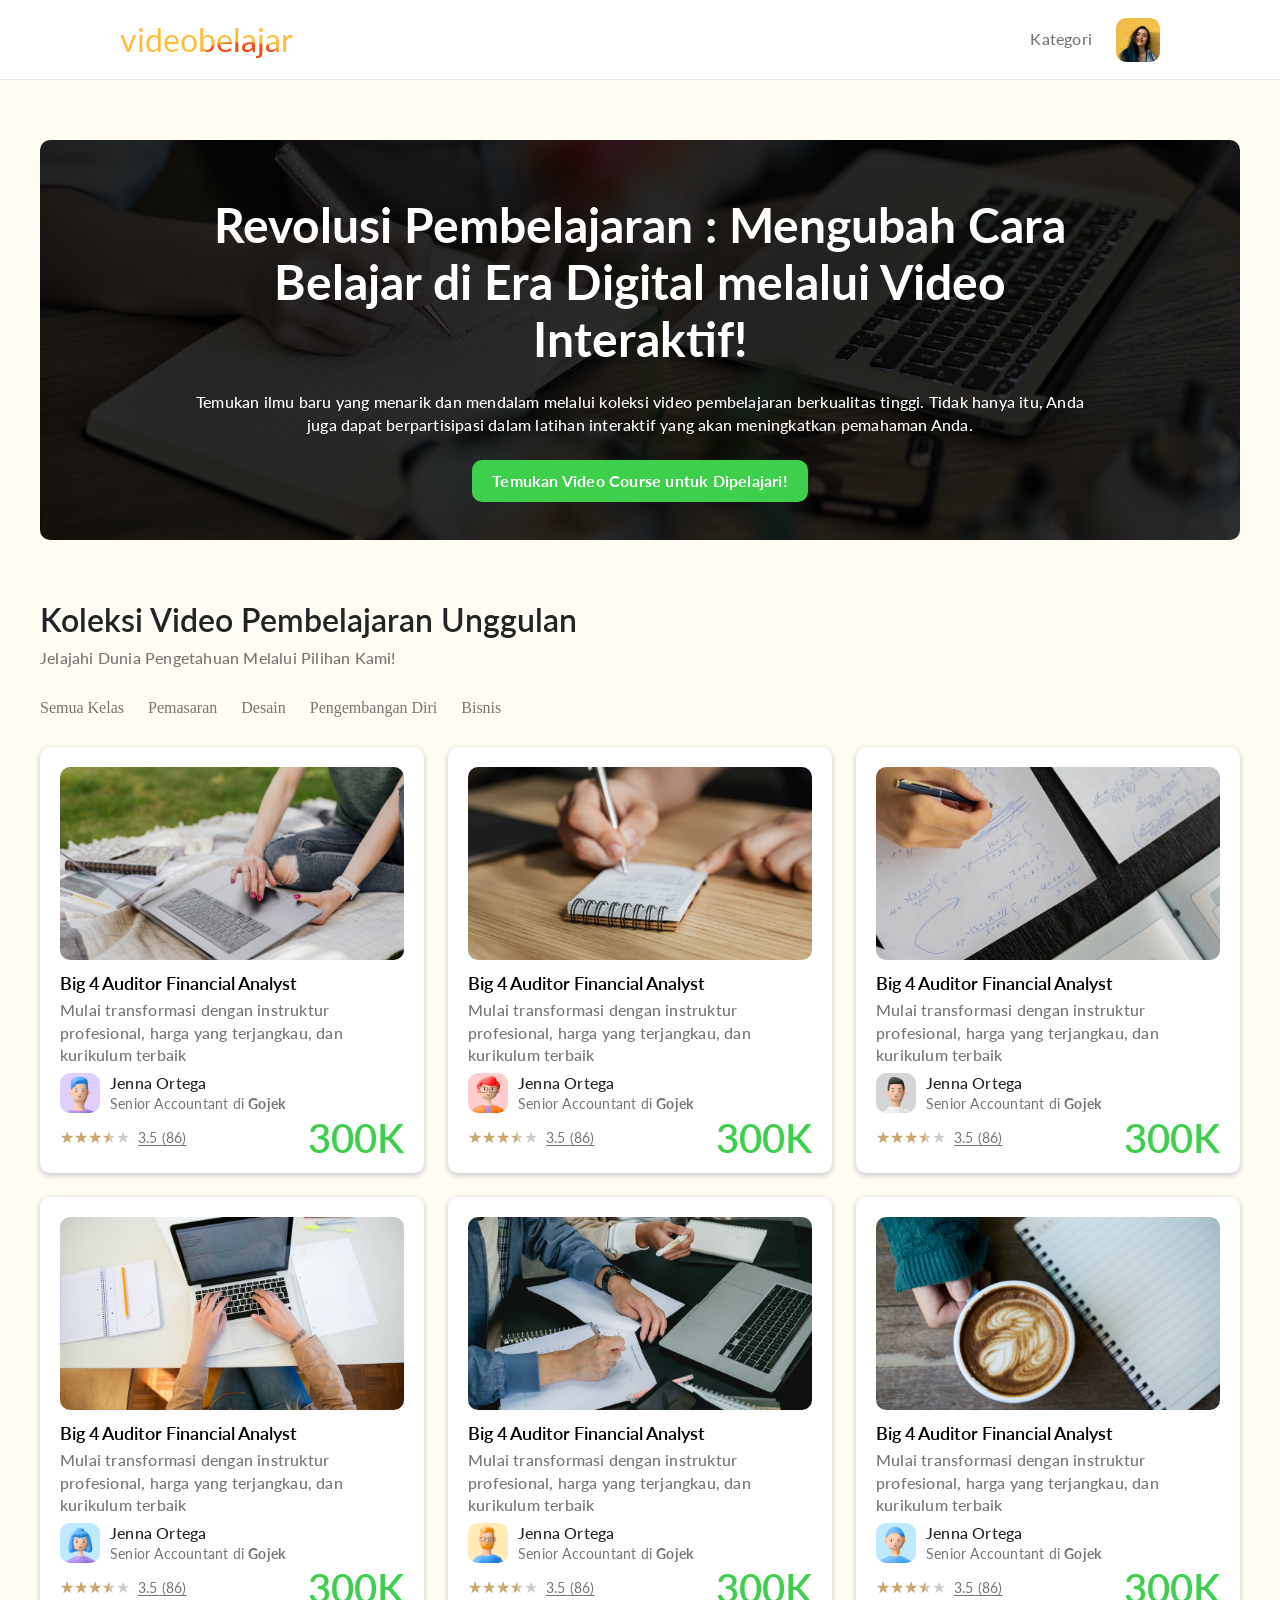
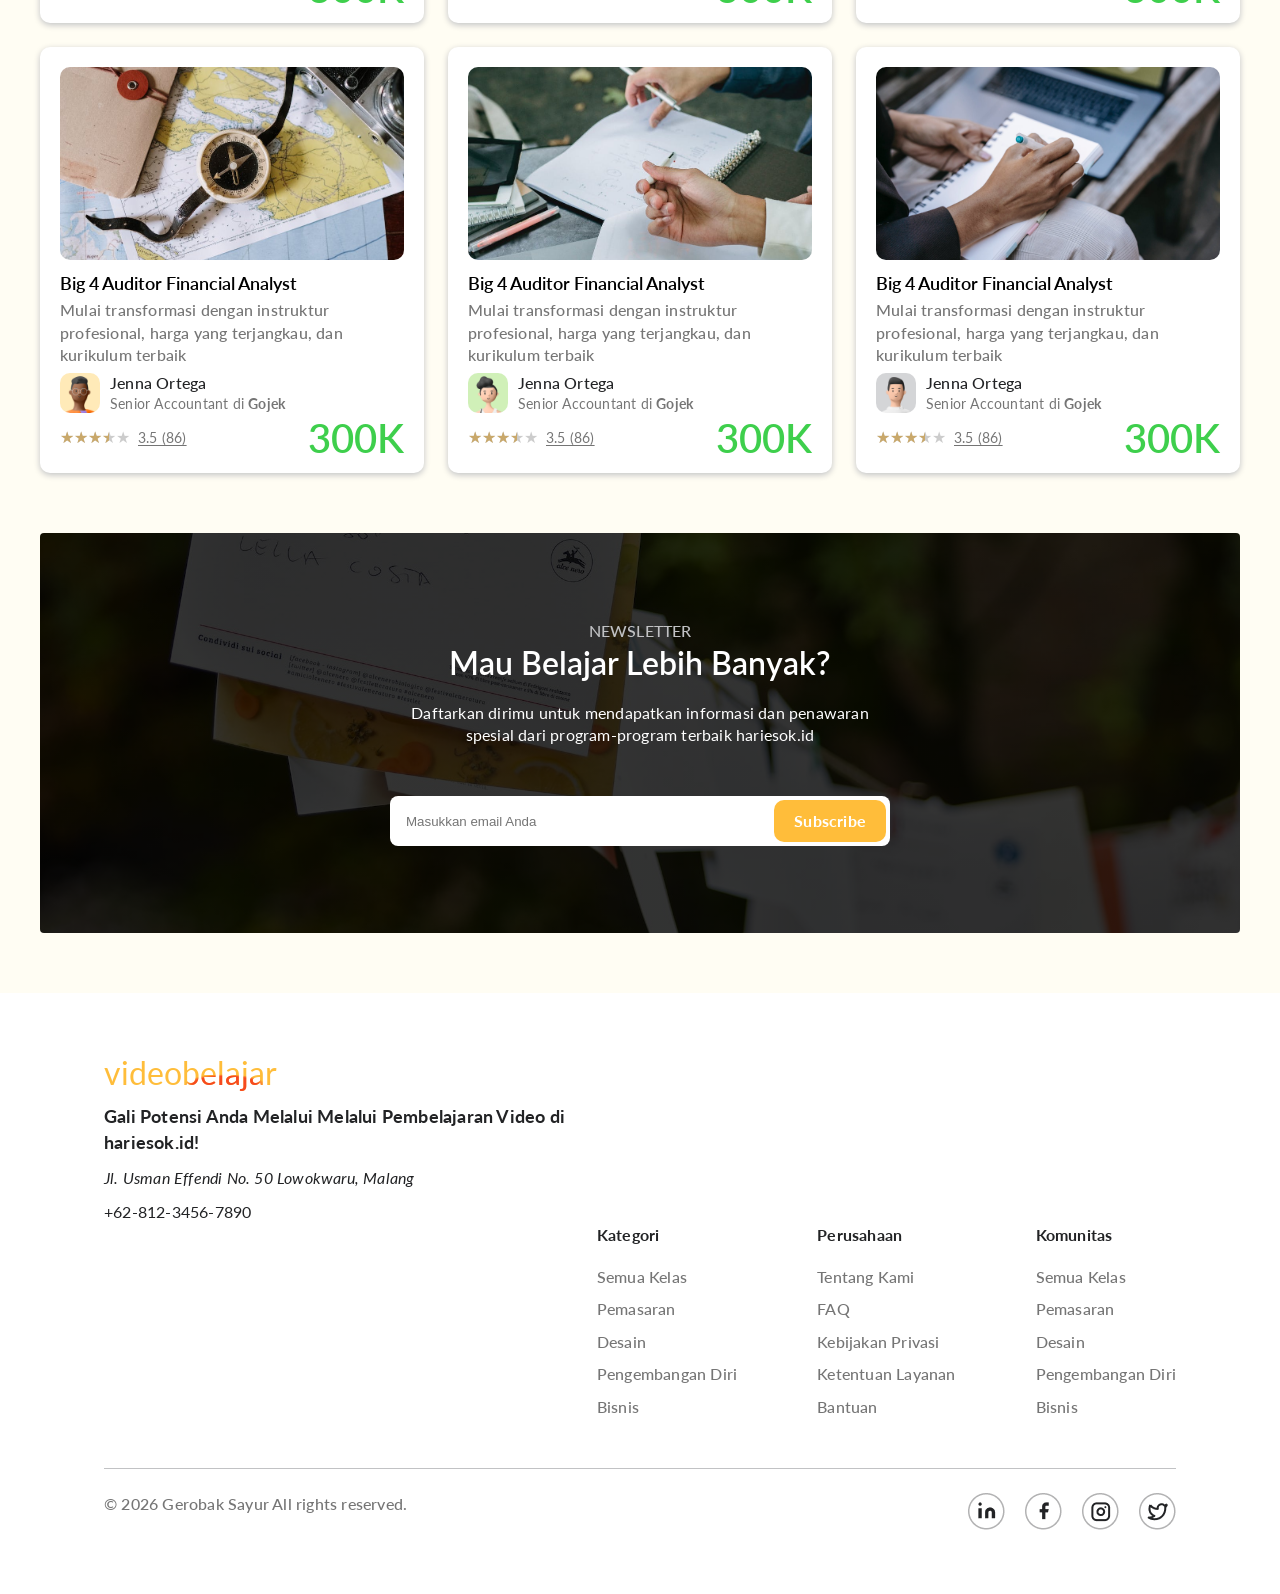
==== index.html @ 5ab3cacf "init: initialize videobelajar landing page" ====
<!doctype html>
<html lang="en">
  <head>
    <meta charset="UTF-8" />
    <meta name="viewport" content="width=device-width, initial-scale=1.0" />
    <link rel="stylesheet" href="./styles/global.css" />
    <title>videobelajar</title>
  </head>

  <body>
    <div id="navbar">
      <script src="scripts/navbar.js"></script>
    </div>

    <main>
      <header>
        <h1 class="heading-1">
          Revolusi Pembelajaran : Mengubah Cara Belajar di Era Digital melalui
          Video Interaktif!
        </h1>

        <p class="body-medium-medium">
          Temukan ilmu baru yang menarik dan mendalam melalui koleksi video
          pembelajaran berkualitas tinggi. Tidak hanya itu, Anda juga dapat
          berpartisipasi dalam latihan interaktif yang akan meningkatkan
          pemahaman Anda.
        </p>

        <button class="body-medium-medium button-primary-contained">
          Temukan Video Course untuk Dipelajari!
        </button>
      </header>

      <section>
        <div class="section-header">
          <h3 class="heading-3">Koleksi Video Pembelajaran Unggulan</h3>
          <p class="body-medium-medium">
            Jelajahi Dunia Pengetahuan Melalui Pilihan Kami!
          </p>
        </div>
        <nav class="section-category">
          <ul class="">
            <li><a href="#">Semua Kelas</a></li>
            <li><a href="#">Pemasaran</a></li>
            <li><a href="#">Desain</a></li>
            <li><a href="#">Pengembangan Diri</a></li>
            <li><a href="#">Bisnis</a></li>
          </ul>
        </nav>
      </section>

      <section class="card-videos container-1440">
        <article class="card container-384">
          <a href="#"
            ><img
              class="card-thumbnail"
              src="./assets/video-images/1.jpg"
              alt="Video 1"
          /></a>
          <h6 class="heading-6">Big 4 Auditor Financial Analyst</h6>
          <p class="body-medium-medium dark-secondary-text">
            Mulai transformasi dengan instruktur profesional, harga yang
            terjangkau, dan kurikulum terbaik
          </p>

          <div class="card-instructor">
            <img
              src="./assets/card-profile/1.png"
              alt=""
              class="card-profile"
            />
            <div class="card-instructor-info">
              <p class="body-medium-medium dark-primary-text">Jenna Ortega</p>
              <p class="body-small-regular dark-secondary-text">
                Senior Accountant
                <span class="body-small-regular dark-secondary-text">di</span>
                <span class="body-small-bold">Gojek</span>
              </p>
            </div>
          </div>
          <div class="card-rating">
            <div class="stars stars-35" aria-label="Rating 3.5 dari 5">
              <span class="stars-empty">★★★★★</span>
              <span class="stars-full">★★★★★</span>
            </div>
            <p class="underline body-small-regular dark-secondary-text">
              3.5 (86)
            </p>
            <div class="card-price">
              <p class="heading-2 primary-green">300K</p>
            </div>
          </div>
        </article>

        <article class="card container-384">
          <a href="#"
            ><img
              class="card-thumbnail"
              src="./assets/video-images/2.jpg"
              alt="Video 1"
          /></a>
          <h6 class="heading-6">Big 4 Auditor Financial Analyst</h6>
          <p class="body-medium-medium dark-secondary-text">
            Mulai transformasi dengan instruktur profesional, harga yang
            terjangkau, dan kurikulum terbaik
          </p>

          <div class="card-instructor">
            <img
              src="./assets/card-profile/2.png"
              alt=""
              class="card-profile"
            />
            <div class="card-instructor-info">
              <p class="body-medium-medium dark-primary-text">Jenna Ortega</p>
              <p class="body-small-regular dark-secondary-text">
                Senior Accountant
                <span class="body-small-regular dark-secondary-text">di</span>
                <span class="body-small-bold">Gojek</span>
              </p>
            </div>
          </div>
          <div class="card-rating">
            <div class="stars stars-35" aria-label="Rating 3.5 dari 5">
              <span class="stars-empty">★★★★★</span>
              <span class="stars-full">★★★★★</span>
            </div>
            <p class="underline body-small-regular dark-secondary-text">
              3.5 (86)
            </p>
            <div class="card-price">
              <p class="heading-2 primary-green">300K</p>
            </div>
          </div>
        </article>

        <article class="card container-384">
          <a href="#"
            ><img
              class="card-thumbnail"
              src="./assets/video-images/3.jpg"
              alt="Video 1"
          /></a>
          <h6 class="heading-6">Big 4 Auditor Financial Analyst</h6>
          <p class="body-medium-medium dark-secondary-text">
            Mulai transformasi dengan instruktur profesional, harga yang
            terjangkau, dan kurikulum terbaik
          </p>

          <div class="card-instructor">
            <img
              src="./assets/card-profile/3.png"
              alt=""
              class="card-profile"
            />
            <div class="card-instructor-info">
              <p class="body-medium-medium dark-primary-text">Jenna Ortega</p>
              <p class="body-small-regular dark-secondary-text">
                Senior Accountant
                <span class="body-small-regular dark-secondary-text">di</span>
                <span class="body-small-bold">Gojek</span>
              </p>
            </div>
          </div>
          <div class="card-rating">
            <div class="stars stars-35" aria-label="Rating 3.5 dari 5">
              <span class="stars-empty">★★★★★</span>
              <span class="stars-full">★★★★★</span>
            </div>
            <p class="underline body-small-regular dark-secondary-text">
              3.5 (86)
            </p>
            <div class="card-price">
              <p class="heading-2 primary-green">300K</p>
            </div>
          </div>
        </article>

        <article class="card container-384">
          <a href="#"
            ><img
              class="card-thumbnail"
              src="./assets/video-images/4.jpg"
              alt="Video 1"
          /></a>
          <h6 class="heading-6">Big 4 Auditor Financial Analyst</h6>
          <p class="body-medium-medium dark-secondary-text">
            Mulai transformasi dengan instruktur profesional, harga yang
            terjangkau, dan kurikulum terbaik
          </p>

          <div class="card-instructor">
            <img
              src="./assets/card-profile/4.png"
              alt=""
              class="card-profile"
            />
            <div class="card-instructor-info">
              <p class="body-medium-medium dark-primary-text">Jenna Ortega</p>
              <p class="body-small-regular dark-secondary-text">
                Senior Accountant
                <span class="body-small-regular dark-secondary-text">di</span>
                <span class="body-small-bold">Gojek</span>
              </p>
            </div>
          </div>
          <div class="card-rating">
            <div class="stars stars-35" aria-label="Rating 3.5 dari 5">
              <span class="stars-empty">★★★★★</span>
              <span class="stars-full">★★★★★</span>
            </div>
            <p class="underline body-small-regular dark-secondary-text">
              3.5 (86)
            </p>
            <div class="card-price">
              <p class="heading-2 primary-green">300K</p>
            </div>
          </div>
        </article>

        <article class="card container-384">
          <a href="#"
            ><img
              class="card-thumbnail"
              src="./assets/video-images/5.jpg"
              alt="Video 1"
          /></a>
          <h6 class="heading-6">Big 4 Auditor Financial Analyst</h6>
          <p class="body-medium-medium dark-secondary-text">
            Mulai transformasi dengan instruktur profesional, harga yang
            terjangkau, dan kurikulum terbaik
          </p>

          <div class="card-instructor">
            <img
              src="./assets/card-profile/5.png"
              alt=""
              class="card-profile"
            />
            <div class="card-instructor-info">
              <p class="body-medium-medium dark-primary-text">Jenna Ortega</p>
              <p class="body-small-regular dark-secondary-text">
                Senior Accountant
                <span class="body-small-regular dark-secondary-text">di</span>
                <span class="body-small-bold">Gojek</span>
              </p>
            </div>
          </div>
          <div class="card-rating">
            <div class="stars stars-35" aria-label="Rating 3.5 dari 5">
              <span class="stars-empty">★★★★★</span>
              <span class="stars-full">★★★★★</span>
            </div>
            <p class="underline body-small-regular dark-secondary-text">
              3.5 (86)
            </p>
            <div class="card-price">
              <p class="heading-2 primary-green">300K</p>
            </div>
          </div>
        </article>

        <article class="card container-384">
          <a href="#"
            ><img
              class="card-thumbnail"
              src="./assets/video-images/6.jpg"
              alt="Video 1"
          /></a>
          <h6 class="heading-6">Big 4 Auditor Financial Analyst</h6>
          <p class="body-medium-medium dark-secondary-text">
            Mulai transformasi dengan instruktur profesional, harga yang
            terjangkau, dan kurikulum terbaik
          </p>

          <div class="card-instructor">
            <img
              src="./assets/card-profile/6.png"
              alt=""
              class="card-profile"
            />
            <div class="card-instructor-info">
              <p class="body-medium-medium dark-primary-text">Jenna Ortega</p>
              <p class="body-small-regular dark-secondary-text">
                Senior Accountant
                <span class="body-small-regular dark-secondary-text">di</span>
                <span class="body-small-bold">Gojek</span>
              </p>
            </div>
          </div>
          <div class="card-rating">
            <div class="stars stars-35" aria-label="Rating 3.5 dari 5">
              <span class="stars-empty">★★★★★</span>
              <span class="stars-full">★★★★★</span>
            </div>
            <p class="underline body-small-regular dark-secondary-text">
              3.5 (86)
            </p>
            <div class="card-price">
              <p class="heading-2 primary-green">300K</p>
            </div>
          </div>
        </article>

        <article class="card container-384">
          <a href="#"
            ><img
              class="card-thumbnail"
              src="./assets/video-images/7.jpg"
              alt="Video 1"
          /></a>
          <h6 class="heading-6">Big 4 Auditor Financial Analyst</h6>
          <p class="body-medium-medium dark-secondary-text">
            Mulai transformasi dengan instruktur profesional, harga yang
            terjangkau, dan kurikulum terbaik
          </p>

          <div class="card-instructor">
            <img
              src="./assets/card-profile/7.png"
              alt=""
              class="card-profile"
            />
            <div class="card-instructor-info">
              <p class="body-medium-medium dark-primary-text">Jenna Ortega</p>
              <p class="body-small-regular dark-secondary-text">
                Senior Accountant
                <span class="body-small-regular dark-secondary-text">di</span>
                <span class="body-small-bold">Gojek</span>
              </p>
            </div>
          </div>
          <div class="card-rating">
            <div class="stars stars-35" aria-label="Rating 3.5 dari 5">
              <span class="stars-empty">★★★★★</span>
              <span class="stars-full">★★★★★</span>
            </div>
            <p class="underline body-small-regular dark-secondary-text">
              3.5 (86)
            </p>
            <div class="card-price">
              <p class="heading-2 primary-green">300K</p>
            </div>
          </div>
        </article>

        <article class="card container-384">
          <a href="#"
            ><img
              class="card-thumbnail"
              src="./assets/video-images/8.jpg"
              alt="Video 1"
          /></a>
          <h6 class="heading-6">Big 4 Auditor Financial Analyst</h6>
          <p class="body-medium-medium dark-secondary-text">
            Mulai transformasi dengan instruktur profesional, harga yang
            terjangkau, dan kurikulum terbaik
          </p>

          <div class="card-instructor">
            <img
              src="./assets/card-profile/8.png"
              alt=""
              class="card-profile"
            />
            <div class="card-instructor-info">
              <p class="body-medium-medium dark-primary-text">Jenna Ortega</p>
              <p class="body-small-regular dark-secondary-text">
                Senior Accountant
                <span class="body-small-regular dark-secondary-text">di</span>
                <span class="body-small-bold">Gojek</span>
              </p>
            </div>
          </div>
          <div class="card-rating">
            <div class="stars stars-35" aria-label="Rating 3.5 dari 5">
              <span class="stars-empty">★★★★★</span>
              <span class="stars-full">★★★★★</span>
            </div>
            <p class="underline body-small-regular dark-secondary-text">
              3.5 (86)
            </p>
            <div class="card-price">
              <p class="heading-2 primary-green">300K</p>
            </div>
          </div>
        </article>

        <article class="card container-384">
          <a href="#"
            ><img
              class="card-thumbnail"
              src="./assets/video-images/9.jpg"
              alt="Video 1"
          /></a>
          <h6 class="heading-6">Big 4 Auditor Financial Analyst</h6>
          <p class="body-medium-medium dark-secondary-text">
            Mulai transformasi dengan instruktur profesional, harga yang
            terjangkau, dan kurikulum terbaik
          </p>

          <div class="card-instructor">
            <img
              src="./assets/card-profile/9.png"
              alt=""
              class="card-profile"
            />
            <div class="card-instructor-info">
              <p class="body-medium-medium dark-primary-text">Jenna Ortega</p>
              <p class="body-small-regular dark-secondary-text">
                Senior Accountant
                <span class="body-small-regular dark-secondary-text">di</span>
                <span class="body-small-bold">Gojek</span>
              </p>
            </div>
          </div>
          <div class="card-rating">
            <div class="stars stars-35" aria-label="Rating 3.5 dari 5">
              <span class="stars-empty">★★★★★</span>
              <span class="stars-full">★★★★★</span>
            </div>
            <p class="underline body-small-regular dark-secondary-text">
              3.5 (86)
            </p>
            <div class="card-price">
              <p class="heading-2 primary-green">300K</p>
            </div>
          </div>
        </article>
      </section>

      <section class="newsletter">
        <label for="email"></label>
        <p class="newsletter-p-1 body-medium-medium light-secondary-text">
          NEWSLETTER
        </p>
        <h3 class="heading-3">Mau Belajar Lebih Banyak?</h3>
        <p class="newsletter-p-2 body-medium-regular">
          Daftarkan dirimu untuk mendapatkan informasi dan penawaran spesial
          dari program-program terbaik hariesok.id
        </p>
        <form>
          <div class="newsletter-input">
            <input
              type="email"
              id="email"
              name="email"
              placeholder="Masukkan email Anda"
              required
            />
            <button class="subscribe button-secondary-contained" type="submit">
              Subscribe
            </button>
          </div>
        </form>
      </section>
    </main>
    <div id="footer">
      <script src="scripts/footer.js"></script>
    </div>
  </body>
</html>
---- styles/global.css ----
@import url("./tokens/colors.css");
@import url("font.css");
@import url("button.css");
@import url("main.css");
@import url("../components/navbar/navbar.css");
@import url("../components/footer/footer.css");


* {
    margin: 0;
    padding: 0;
    box-sizing: border-box;
}

body {
    background-color: rgba(255, 253, 243, 1);
}

.container-1440 {
    max-width: 1440px;
    margin-inline: auto;
    padding-inline: 24px;
    display: flex;
    flex-wrap: wrap;
}

.container-1200 {
    max-width: 1200px;
    margin-inline: auto;
    padding-inline: 24px;
}

.container-384 {
    max-width: 384px;
    max-height: 426px;
}

.logo {
    position: relative;
    display: inline-block;
    font-family: Lato, sans-serif;
    text-decoration: none;
    font-size: 32px;
}

.logo-base {
    background: var(--secondary-orange);
    background-clip: text;
    -webkit-background-clip: text;
    color: transparent;
    -webkit-text-fill-color: transparent;
}

.logo-effect {
    position: absolute;
    inset: 0;

    color: rgb(250, 250, 250);

    background: var(--tertiary-red);
    background-clip: text;
    -webkit-background-clip: text;
    -webkit-text-fill-color: transparent;

    /* ellipse sebagai area yang menampilkan layer kedua */
    mask-image: radial-gradient(ellipse 40px 10px at 70% 80%,
            black 80%,
            transparent 100%);

    -webkit-mask-image: radial-gradient(ellipse 40px 10px at 70% 80%,
            black 80%,
            transparent 100%);
}

.underline {
    text-decoration-line: underline;
    text-decoration-thickness: 1px;
    text-underline-offset: 2px;
}

.dark-secondary-text {
    color: var(--dark-secondary-text);
}

.primary-green {
    color: var(--primary-green);
}

.dark-primary-text {
    color: var(--dark-primary-text)
}

.light-primary-text {
    color: var(--light-primary-text);
}

.tertiary-red {
    color: var(--tertiary-red);
}
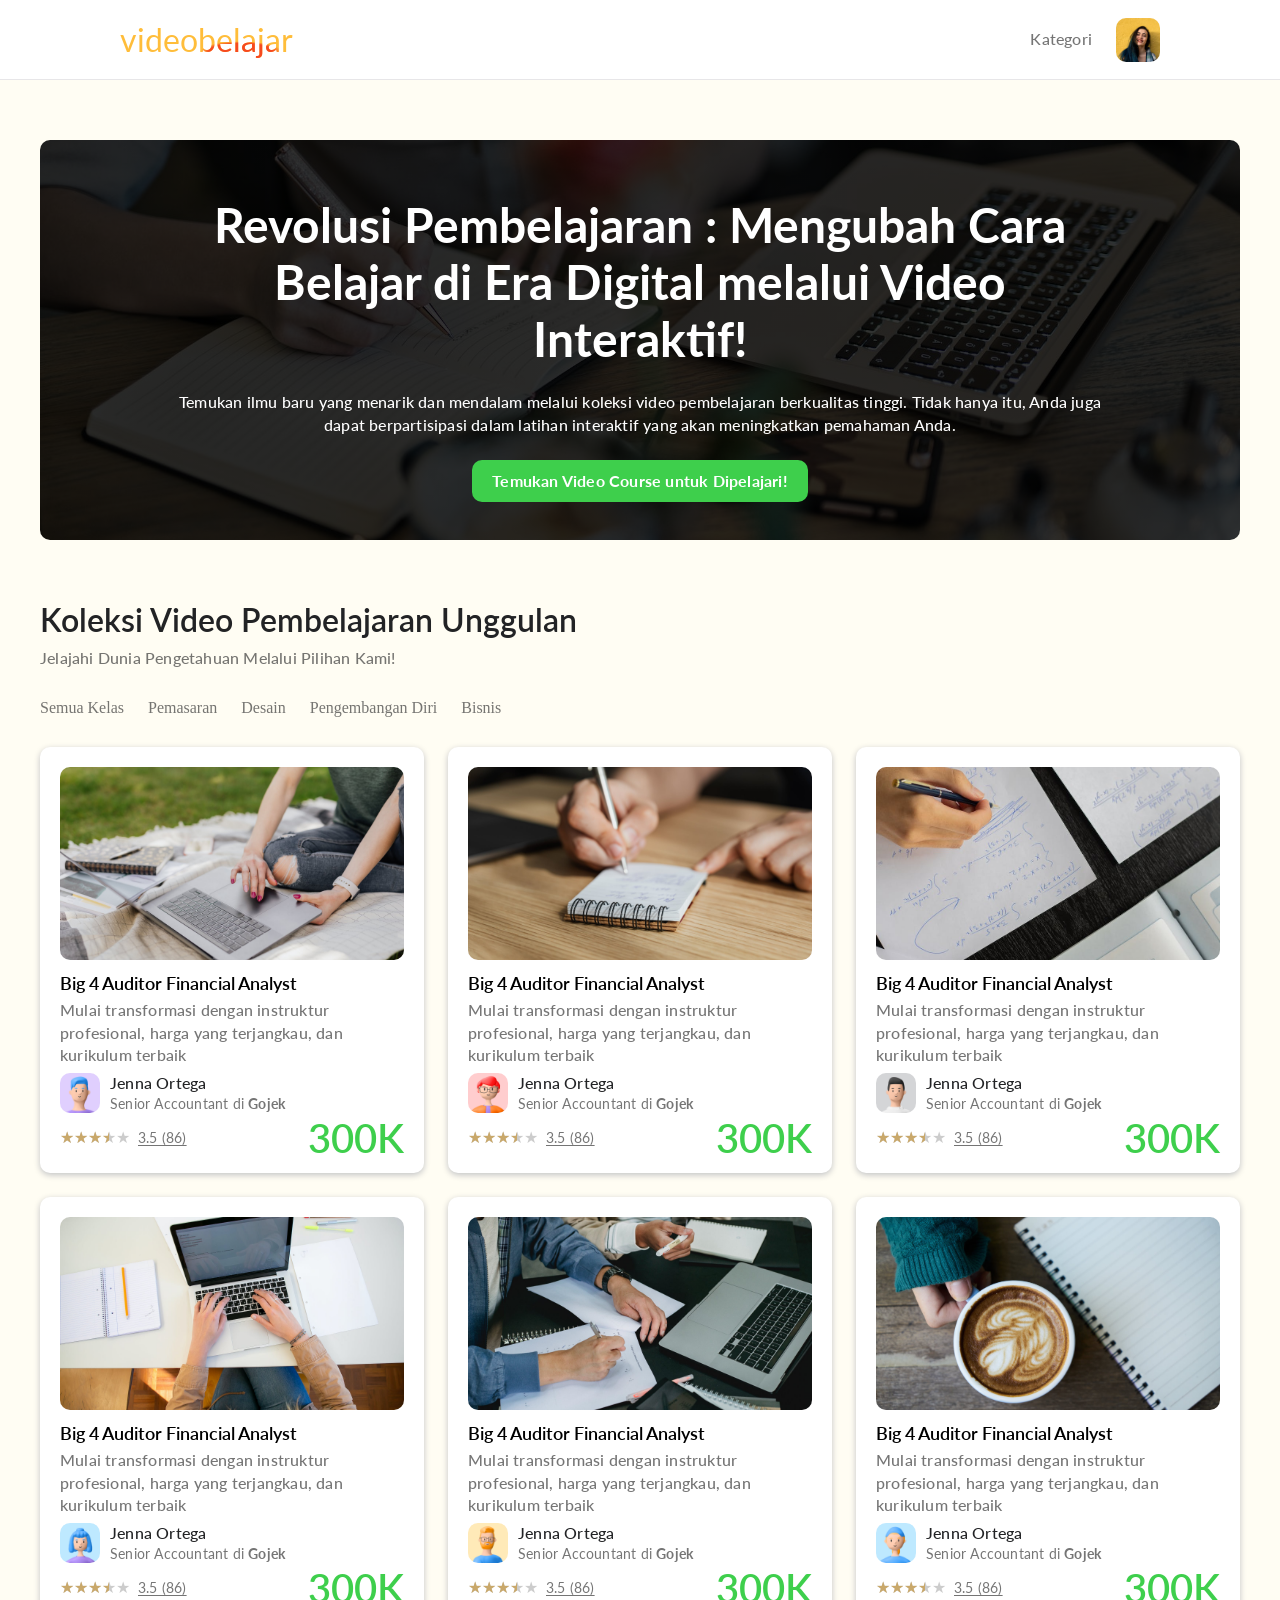
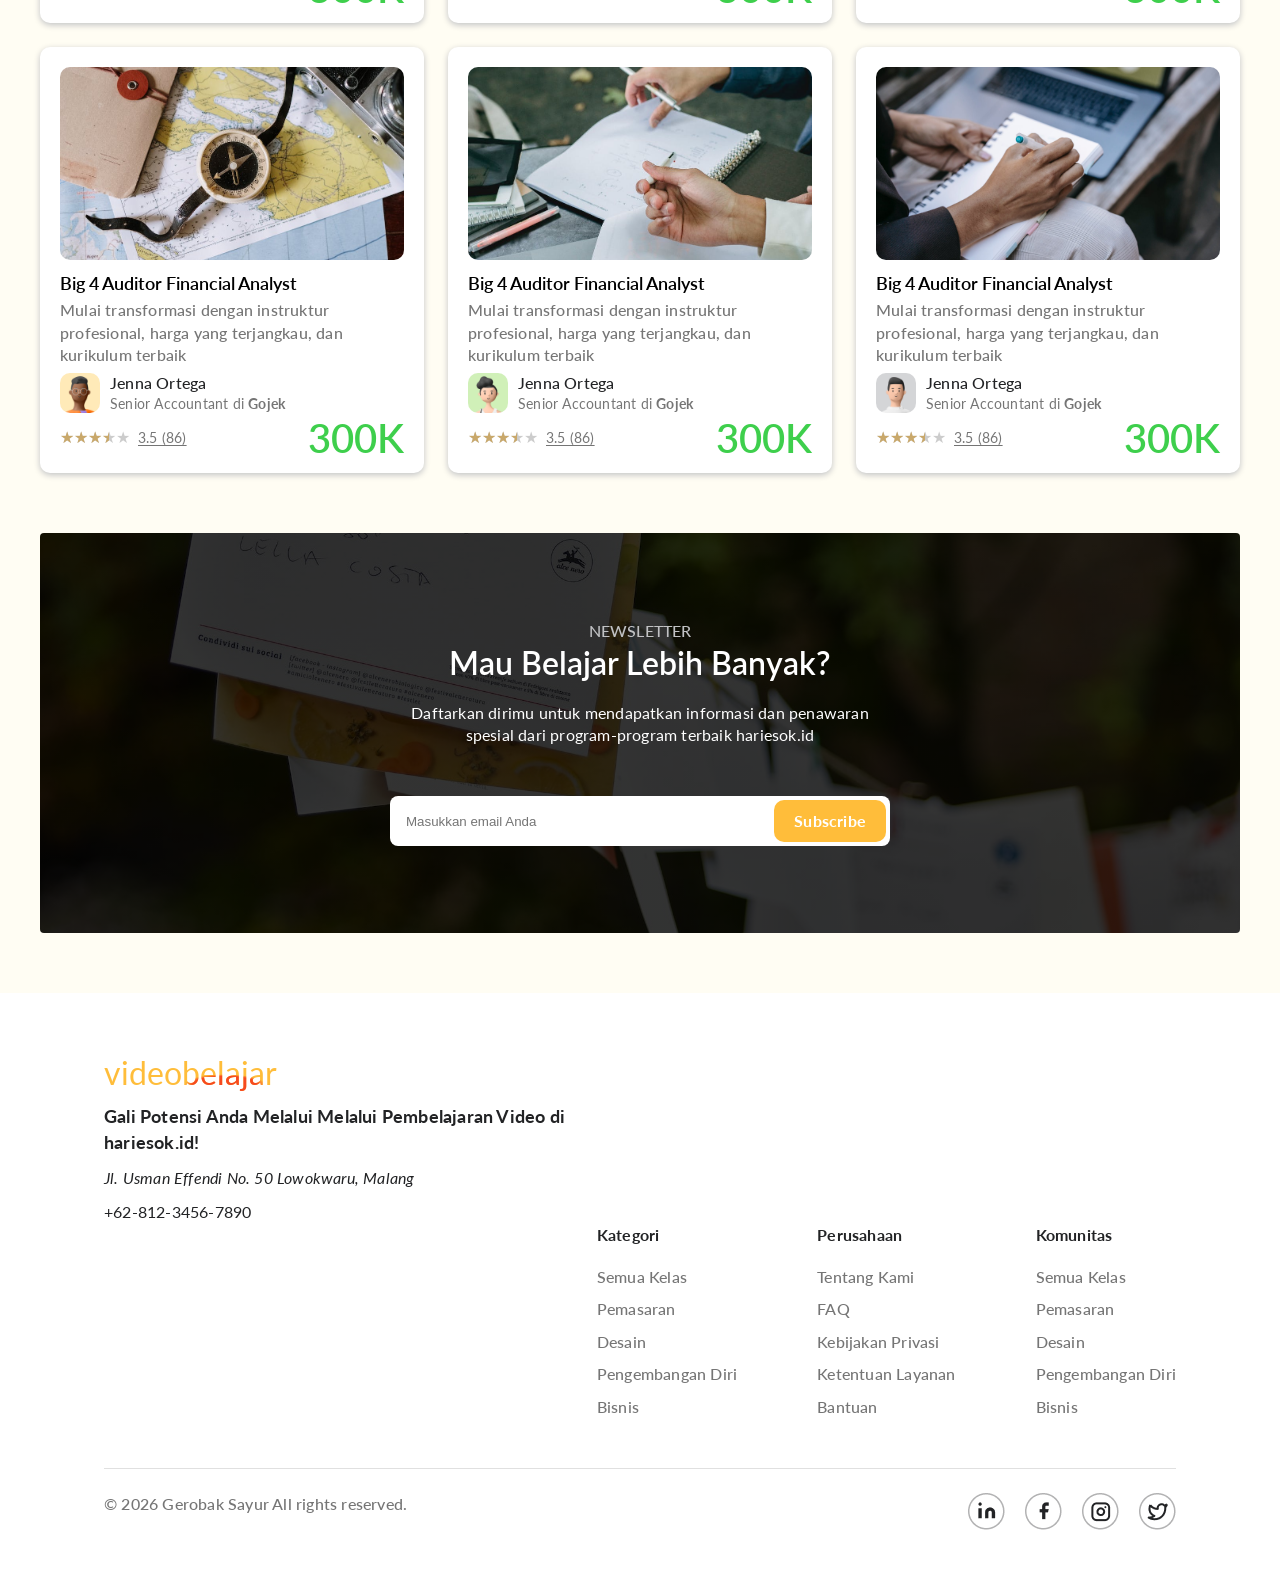
==== commit 4909105e: "add: login and register" ====
--- a/index.html
+++ b/index.html
@@ -3,8 +3,10 @@
   <head>
     <meta charset="UTF-8" />
     <meta name="viewport" content="width=device-width, initial-scale=1.0" />
+
+    <title>videobelajar</title>
+
     <link rel="stylesheet" href="./styles/global.css" />
-    <title>videobelajar</title>
   </head>
 
   <body>
@@ -13,13 +15,13 @@
     </div>
 
     <main>
-      <header>
-        <h1 class="heading-1">
+      <header class="header-main container-1200">
+        <h1 class="heading-1 container-1000">
           Revolusi Pembelajaran : Mengubah Cara Belajar di Era Digital melalui
           Video Interaktif!
         </h1>
 
-        <p class="body-medium-medium">
+        <p class="body-medium-medium container-1000">
           Temukan ilmu baru yang menarik dan mendalam melalui koleksi video
           pembelajaran berkualitas tinggi. Tidak hanya itu, Anda juga dapat
           berpartisipasi dalam latihan interaktif yang akan meningkatkan
@@ -429,7 +431,7 @@
         </article>
       </section>
 
-      <section class="newsletter">
+      <section class="container-1200 newsletter">
         <label for="email"></label>
         <p class="newsletter-p-1 body-medium-medium light-secondary-text">
           NEWSLETTER
--- a/styles/global.css
+++ b/styles/global.css
@@ -2,9 +2,12 @@
 @import url("font.css");
 @import url("button.css");
 @import url("main.css");
+
 @import url("../components/navbar/navbar.css");
 @import url("../components/footer/footer.css");
 
+@import url("/pages/authentication/login.css");
+@import url("/pages/authentication/register.css");
 
 * {
     margin: 0;
@@ -26,6 +29,12 @@
 
 .container-1200 {
     max-width: 1200px;
+    margin-inline: auto;
+    padding-inline: 24px;
+}
+
+.container-1000 {
+    max-width: 1000px;
     margin-inline: auto;
     padding-inline: 24px;
 }
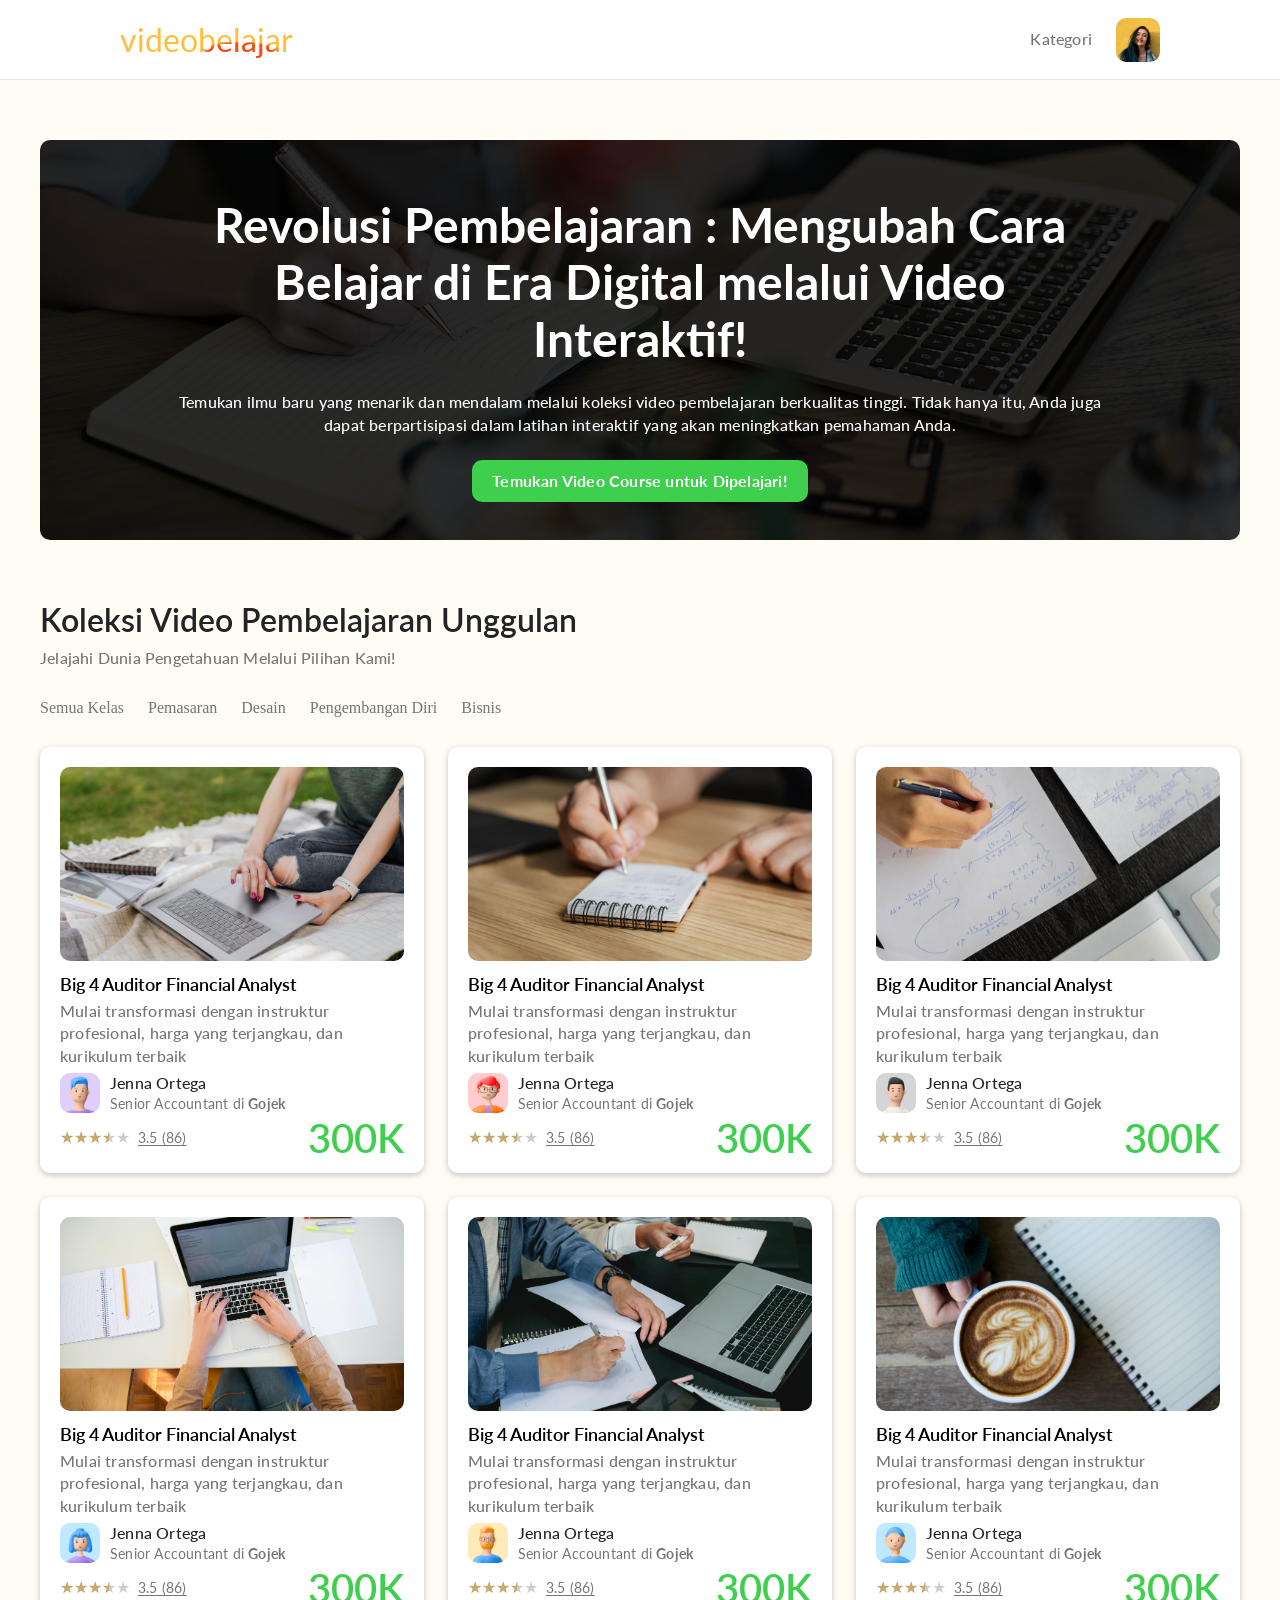
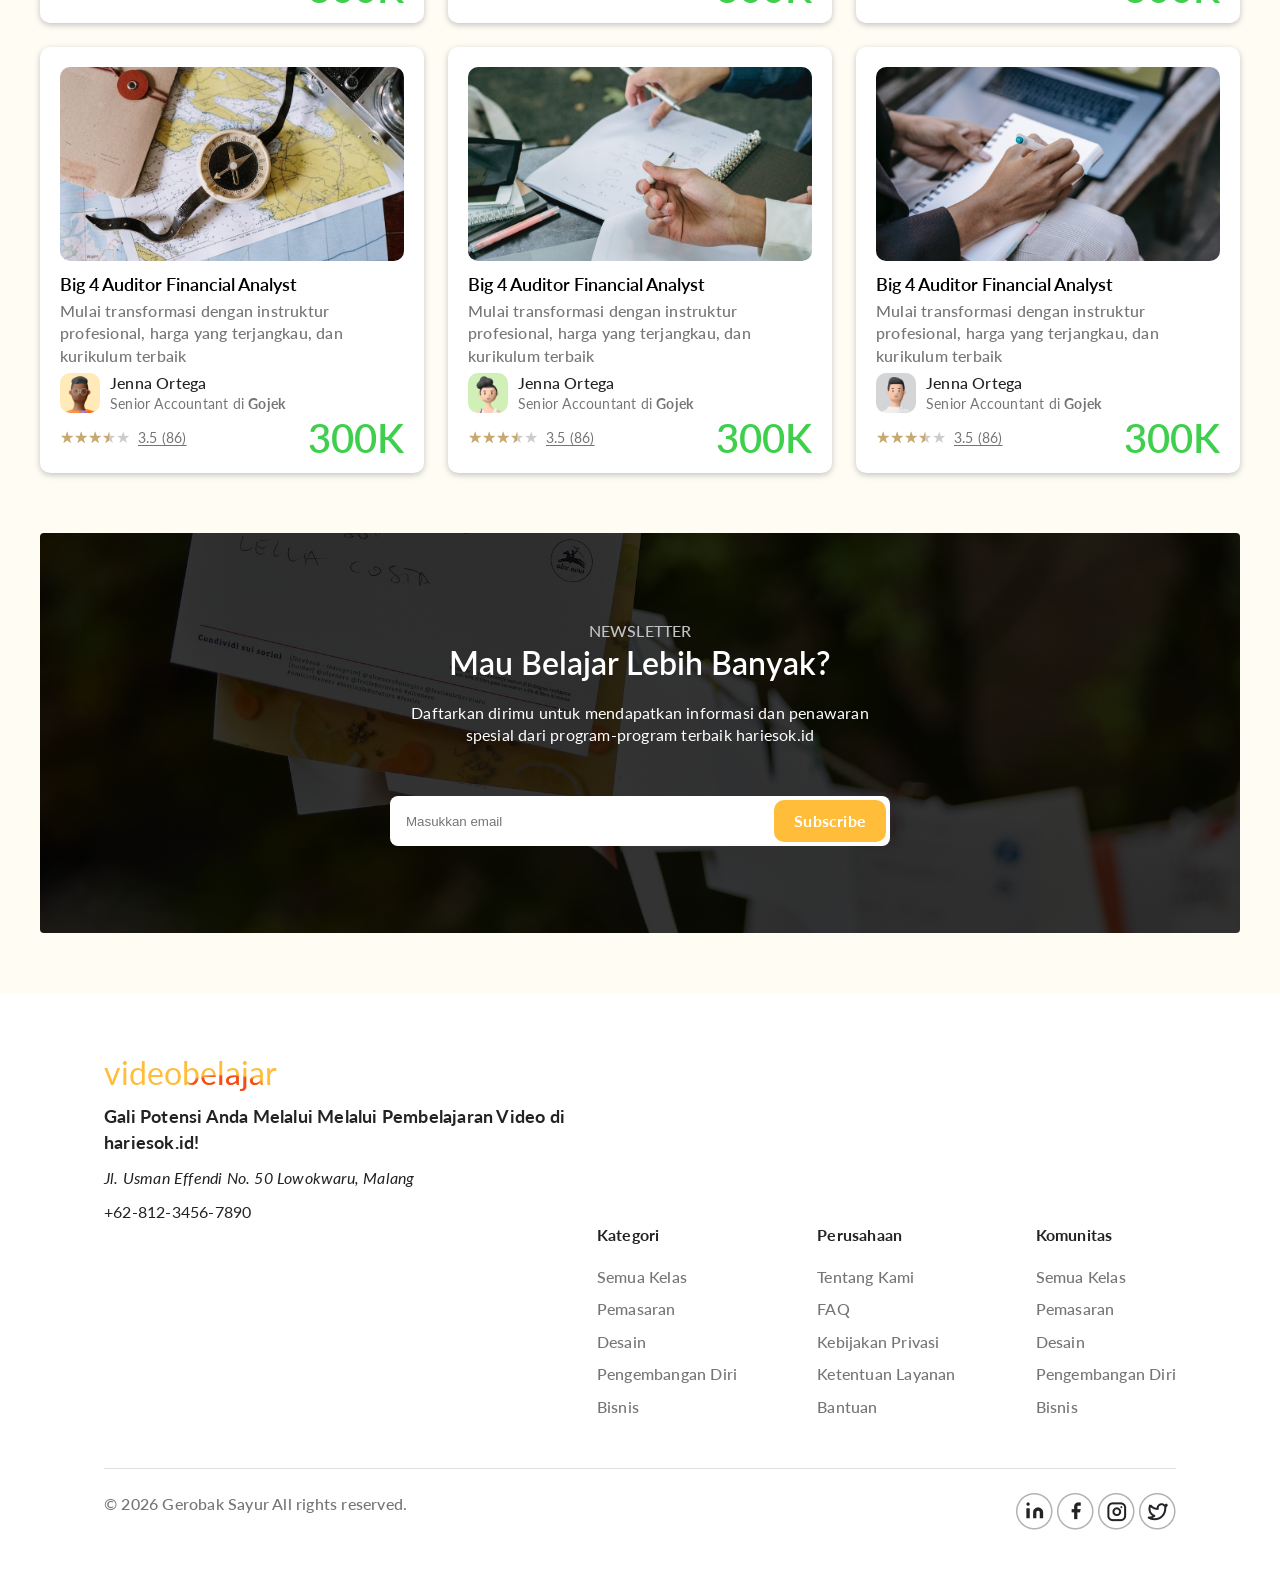
==== commit df321e62: "styles: make layout responsive" ====
--- a/index.html
+++ b/index.html
@@ -36,7 +36,7 @@
       <section>
         <div class="section-header">
           <h3 class="heading-3">Koleksi Video Pembelajaran Unggulan</h3>
-          <p class="body-medium-medium">
+          <p class="section-header-p body-medium-medium">
             Jelajahi Dunia Pengetahuan Melalui Pilihan Kami!
           </p>
         </div>
@@ -447,7 +447,7 @@
               type="email"
               id="email"
               name="email"
-              placeholder="Masukkan email Anda"
+              placeholder="Masukkan email"
               required
             />
             <button class="subscribe button-secondary-contained" type="submit">
--- a/styles/global.css
+++ b/styles/global.css
@@ -96,7 +96,7 @@
 }
 
 .dark-primary-text {
-    color: var(--dark-primary-text)
+    color: var(--dark-primary-text);
 }
 
 .light-primary-text {
@@ -105,4 +105,13 @@
 
 .tertiary-red {
     color: var(--tertiary-red);
+}
+
+@media (max-width: 768px) {
+
+    .container-1440,
+    .container-1200,
+    .container-1000 {
+        padding-inline: 32px;
+    }
 }
